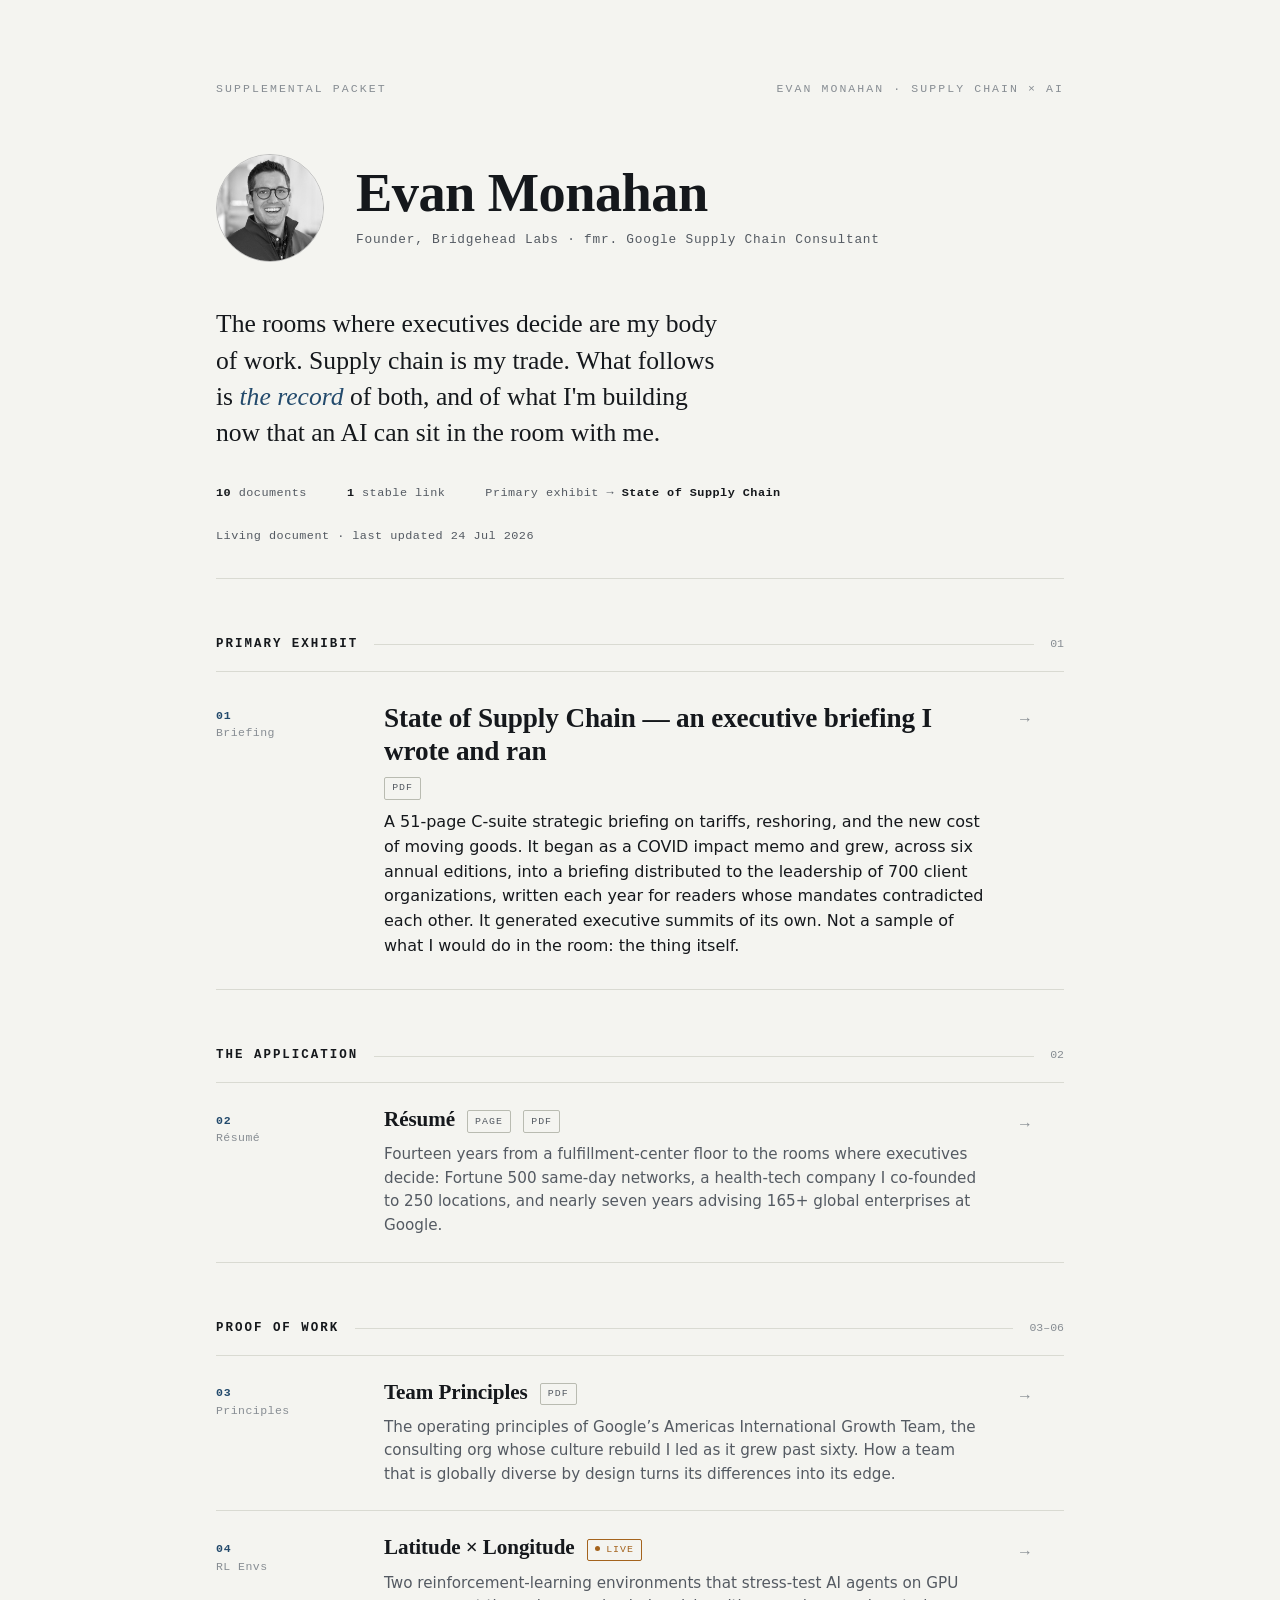
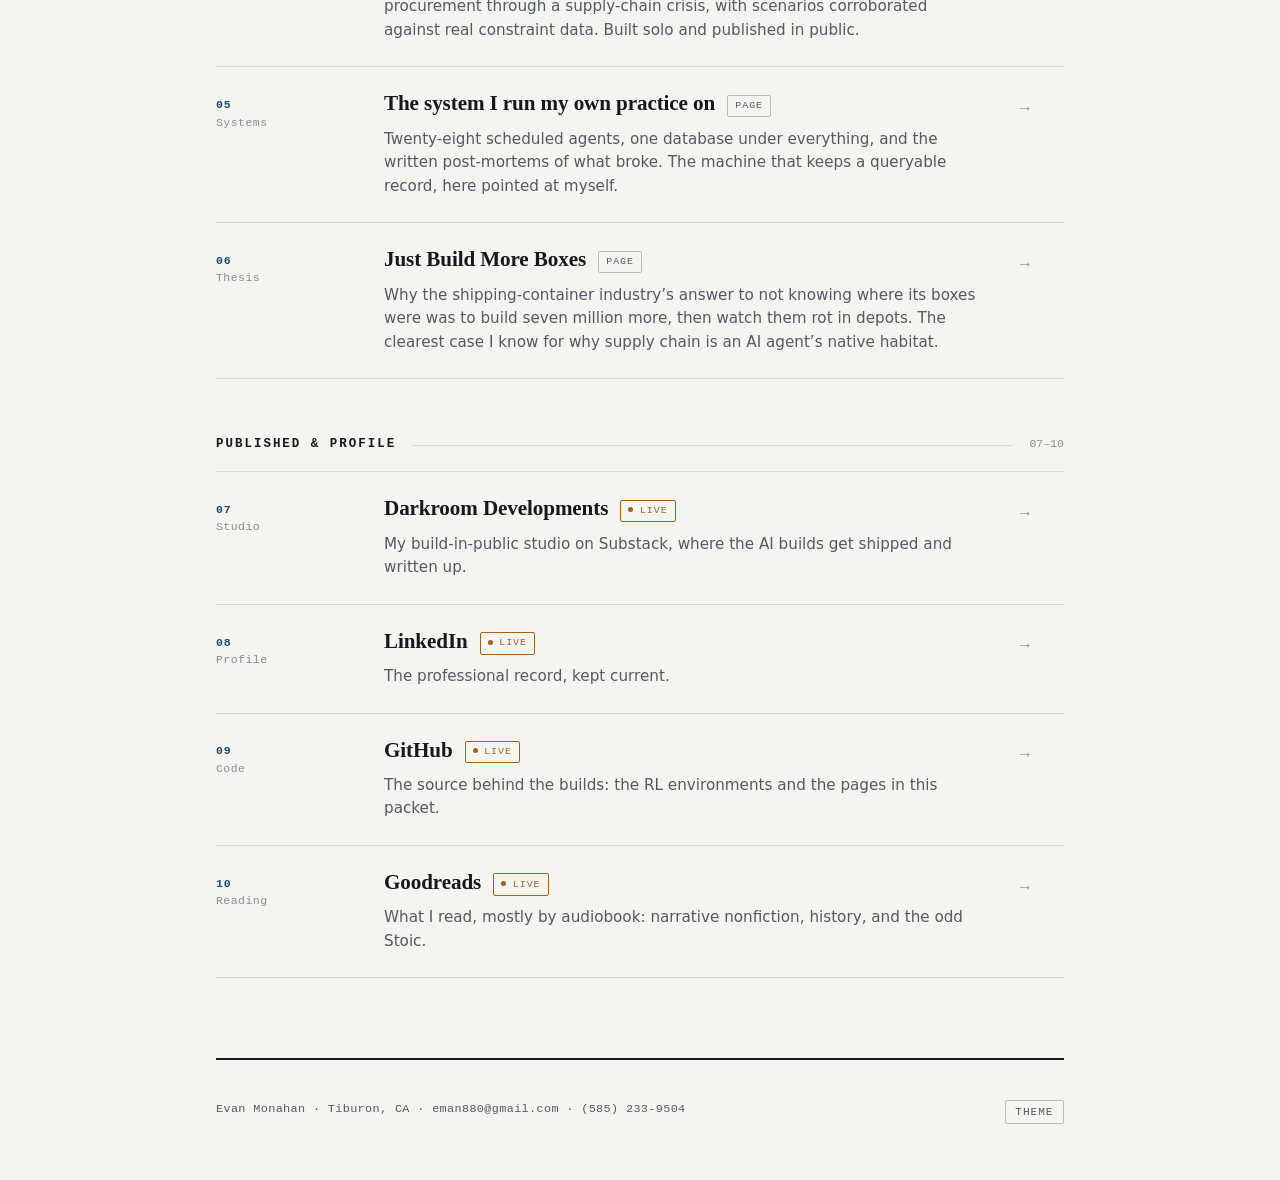
==== index.html @ 882501f8 "OpenAI supplemental packet — initial publish Co-Authored-By: Claude Fable 5 <noreply@anthropic.com>" ====
<!doctype html>
<html lang="en" data-theme-default>
<head>
  <meta charset="utf-8">
  <meta name="viewport" content="width=device-width, initial-scale=1">
  <title>Evan Monahan — Supplemental Packet</title>
  <meta name="description" content="Supplemental materials for Evan Monahan: the State of Supply Chain executive briefing, résumé, a container thesis, team principles, RL environments, and published writing. Supply chain × AI.">
  <link rel="stylesheet" href="style.css">
  <script src="tracker.js" async></script>
  <link rel="icon" href="data:image/svg+xml,<svg xmlns='http://www.w3.org/2000/svg' viewBox='0 0 16 16'><rect width='16' height='16' fill='%23234a6c'/><rect x='3' y='3' width='10' height='10' fill='none' stroke='%23f4f4f0' stroke-width='1'/></svg>">
</head>
<body>
<div class="wrap">

  <!-- ============ MASTHEAD ============ -->
  <header class="masthead">
    <div class="masthead-top">
      <span class="doc-no">Supplemental Packet</span>
      <span class="doc-no">Evan Monahan · Supply Chain × AI</span>
    </div>

    <div class="identity reveal">
      <img class="portrait" src="assets/headshot.jpg" alt="Evan Monahan" width="108" height="108">
      <div>
        <h1>Evan Monahan</h1>
        <p class="role">Founder, Bridgehead Labs · fmr. Google Supply Chain Consultant</p>
      </div>
    </div>

    <p class="thesis reveal">
      The rooms where executives decide are my body of work. Supply chain is my trade.
      What follows is <em>the record</em> of both, and of what I'm building now that an
      AI can sit in the room with me.
    </p>

    <div class="manifest-meta reveal">
      <span><b>10</b> documents</span>
      <span><b>1</b> stable link</span>
      <span>Primary exhibit → <b>State of Supply Chain</b></span>
      <span>Living document · last updated 24 Jul 2026</span>
    </div>
  </header>

  <!-- ============ PRIMARY EXHIBIT ============ -->
  <section class="section">
    <div class="section-head">
      <h2>Primary Exhibit</h2>
      <span class="rule-fill"></span>
      <span class="count">01</span>
    </div>
    <div class="docs">
      <a class="doc doc-primary" href="files/state-of-supply-chain.pdf" target="_blank" rel="noopener" data-doc="01-state-of-supply-chain">
        <div class="doc-code"><b>01</b>Briefing</div>
        <div class="doc-main">
          <div class="doc-head">
            <h3>State of Supply Chain — an executive briefing I wrote and ran</h3>
            <span class="tag">PDF</span>
          </div>
          <p class="doc-abstract">
            A 51-page C-suite strategic briefing on tariffs, reshoring, and the new cost of moving
            goods. It began as a COVID impact memo and grew, across six annual editions, into a
            briefing distributed to the leadership of 700 client organizations, written each year
            for readers whose mandates contradicted each other. It generated executive summits of
            its own. Not a sample of what I would do in the room: the thing itself.
          </p>
        </div>
        <div class="doc-go">→</div>
      </a>
    </div>
  </section>

  <!-- ============ THE APPLICATION ============ -->
  <section class="section">
    <div class="section-head">
      <h2>The Application</h2>
      <span class="rule-fill"></span>
      <span class="count">02</span>
    </div>
    <div class="docs">

      <a class="doc" href="resume.html" target="_blank" rel="noopener" data-doc="02-resume">
        <div class="doc-code"><b>02</b>Résumé</div>
        <div class="doc-main">
          <div class="doc-head"><h3>Résumé</h3><span class="tag">Page</span><span class="tag">PDF</span></div>
          <p class="doc-abstract">
            Fourteen years from a fulfillment-center floor to the rooms where executives decide:
            Fortune 500 same-day networks, a health-tech company I co-founded to 250 locations,
            and nearly seven years advising 165+ global enterprises at Google.
          </p>
        </div>
        <div class="doc-go">→</div>
      </a>

    </div>
  </section>

  <!-- ============ PROOF OF WORK ============ -->
  <section class="section">
    <div class="section-head">
      <h2>Proof of Work</h2>
      <span class="rule-fill"></span>
      <span class="count">03–06</span>
    </div>
    <div class="docs">

      <a class="doc" href="files/aigt-team-principles.pdf" target="_blank" rel="noopener" data-doc="03-team-principles">
        <div class="doc-code"><b>03</b>Principles</div>
        <div class="doc-main">
          <div class="doc-head"><h3>Team Principles</h3><span class="tag">PDF</span></div>
          <p class="doc-abstract">
            The operating principles of Google’s Americas International Growth Team, the consulting
            org whose culture rebuild I led as it grew past sixty. How a team that is globally
            diverse by design turns its differences into its edge.
          </p>
        </div>
        <div class="doc-go">→</div>
      </a>

      <a class="doc" href="https://evmonaha880.github.io/latitude-longitude/" target="_blank" rel="noopener" data-doc="04-latitude-longitude">
        <div class="doc-code"><b>04</b>RL Envs</div>
        <div class="doc-main">
          <div class="doc-head"><h3>Latitude × Longitude</h3><span class="tag tag-live">Live</span></div>
          <p class="doc-abstract">
            Two reinforcement-learning environments that stress-test AI agents on GPU procurement
            through a supply-chain crisis, with scenarios corroborated against real constraint
            data. Built solo and published in public.
          </p>
        </div>
        <div class="doc-go">→</div>
      </a>

      <a class="doc" href="systems.html" target="_blank" rel="noopener" data-doc="05-systems">
        <div class="doc-code"><b>05</b>Systems</div>
        <div class="doc-main">
          <div class="doc-head"><h3>The system I run my own practice on</h3><span class="tag">Page</span></div>
          <p class="doc-abstract">
            Twenty-eight scheduled agents, one database under everything, and the written
            post-mortems of what broke. The machine that keeps a queryable record, here pointed
            at myself.
          </p>
        </div>
        <div class="doc-go">→</div>
      </a>

      <a class="doc" href="thesis.html" target="_blank" rel="noopener" data-doc="06-thesis">
        <div class="doc-code"><b>06</b>Thesis</div>
        <div class="doc-main">
          <div class="doc-head"><h3>Just Build More Boxes</h3><span class="tag">Page</span></div>
          <p class="doc-abstract">
            Why the shipping-container industry’s answer to not knowing where its boxes were was
            to build seven million more, then watch them rot in depots. The clearest case I know
            for why supply chain is an AI agent’s native habitat.
          </p>
        </div>
        <div class="doc-go">→</div>
      </a>

    </div>
  </section>

  <!-- ============ PUBLISHED & PROFILE ============ -->
  <section class="section">
    <div class="section-head">
      <h2>Published &amp; Profile</h2>
      <span class="rule-fill"></span>
      <span class="count">07–10</span>
    </div>
    <div class="docs">

      <a class="doc" href="https://evanmonahan1888.substack.com" target="_blank" rel="noopener" data-doc="07-substack">
        <div class="doc-code"><b>07</b>Studio</div>
        <div class="doc-main">
          <div class="doc-head"><h3>Darkroom Developments</h3><span class="tag tag-live">Live</span></div>
          <p class="doc-abstract">
            My build-in-public studio on Substack, where the AI builds get shipped and written up.
          </p>
        </div>
        <div class="doc-go">→</div>
      </a>

      <a class="doc" href="https://www.linkedin.com/in/evan-monahan-982ba931" target="_blank" rel="noopener" data-doc="08-linkedin">
        <div class="doc-code"><b>08</b>Profile</div>
        <div class="doc-main">
          <div class="doc-head"><h3>LinkedIn</h3><span class="tag tag-live">Live</span></div>
          <p class="doc-abstract">The professional record, kept current.</p>
        </div>
        <div class="doc-go">→</div>
      </a>

      <a class="doc" href="https://github.com/evmonaha880" target="_blank" rel="noopener" data-doc="09-github">
        <div class="doc-code"><b>09</b>Code</div>
        <div class="doc-main">
          <div class="doc-head"><h3>GitHub</h3><span class="tag tag-live">Live</span></div>
          <p class="doc-abstract">The source behind the builds: the RL environments and the pages in this packet.</p>
        </div>
        <div class="doc-go">→</div>
      </a>

      <a class="doc" href="https://www.goodreads.com/eman880" target="_blank" rel="noopener" data-doc="10-goodreads">
        <div class="doc-code"><b>10</b>Reading</div>
        <div class="doc-main">
          <div class="doc-head"><h3>Goodreads</h3><span class="tag tag-live">Live</span></div>
          <p class="doc-abstract">What I read, mostly by audiobook: narrative nonfiction, history, and the odd Stoic.</p>
        </div>
        <div class="doc-go">→</div>
      </a>

    </div>
  </section>

  <!-- ============ COLOPHON ============ -->
  <footer class="colophon">
    <span>Evan Monahan · Tiburon, CA · eman880@gmail.com · (585)&nbsp;233-9504</span>
    <button class="theme-toggle" id="themeToggle" type="button" aria-label="Toggle light and dark theme">Theme</button>
  </footer>

</div>

<script>
  (function () {
    var root = document.documentElement, key = "packet-theme";
    var saved = null;
    try { saved = localStorage.getItem(key); } catch (e) {}
    if (saved) root.setAttribute("data-theme", saved);
    var btn = document.getElementById("themeToggle");
    btn && btn.addEventListener("click", function () {
      var isDark = getComputedStyle(root).getPropertyValue("--paper").trim().indexOf("#1") === 0;
      var next = isDark ? "light" : "dark";
      root.setAttribute("data-theme", next);
      try { localStorage.setItem(key, next); } catch (e) {}
    });
  })();
</script>
</body>
</html>
---- style.css ----
/* ============================================================
   Evan Monahan — Supplemental Packet
   "The Manifest" — a bill of lading for a candidacy.
   Blueprint-ink on cool paper. No web fonts, no CDNs: bulletproof.
   ============================================================ */

:root {
  --paper:        #f4f4f0;
  --paper-raised: #fbfbf8;
  --ink:          #15181c;
  --ink-2:        #545a62;
  --ink-3:        #878d93;
  --rule:         #d9dad2;
  --rule-strong:  #b9bbb1;
  --blueprint:    #234a6c;
  --blueprint-2:  #2f5f8c;
  --live:         #a4631d;   /* single warm micro-signal, LIVE only */

  --mono: ui-monospace, "SF Mono", "Cascadia Mono", Menlo, Consolas, monospace;
  --serif: "Iowan Old Style", "Palatino Linotype", Palatino, "Book Antiqua", Georgia, serif;
  --sans: system-ui, -apple-system, "Segoe UI", Roboto, Helvetica, Arial, sans-serif;

  --measure: 66ch;
  --page: 60rem;
}

@media (prefers-color-scheme: dark) {
  :root {
    --paper:        #14161a;
    --paper-raised: #191c21;
    --ink:          #eceef0;
    --ink-2:        #a3aab2;
    --ink-3:        #767d85;
    --rule:         #2a2e34;
    --rule-strong:  #3c424a;
    --blueprint:    #7fb0d6;
    --blueprint-2:  #a3c8e6;
    --live:         #d69a52;
  }
}
:root[data-theme="dark"] {
  --paper:#14161a; --paper-raised:#191c21; --ink:#eceef0; --ink-2:#a3aab2;
  --ink-3:#767d85; --rule:#2a2e34; --rule-strong:#3c424a;
  --blueprint:#7fb0d6; --blueprint-2:#a3c8e6; --live:#d69a52;
}
:root[data-theme="light"] {
  --paper:#f4f4f0; --paper-raised:#fbfbf8; --ink:#15181c; --ink-2:#545a62;
  --ink-3:#878d93; --rule:#d9dad2; --rule-strong:#b9bbb1;
  --blueprint:#234a6c; --blueprint-2:#2f5f8c; --live:#a4631d;
}

* { box-sizing: border-box; }

html { -webkit-text-size-adjust: 100%; }

body {
  margin: 0;
  background: var(--paper);
  color: var(--ink);
  font-family: var(--sans);
  font-size: 17px;
  line-height: 1.6;
  -webkit-font-smoothing: antialiased;
  text-rendering: optimizeLegibility;
}

.wrap {
  max-width: var(--page);
  margin: 0 auto;
  padding: 0 clamp(1.25rem, 5vw, 3.5rem);
}

/* ---------- shared type ---------- */
.eyebrow {
  font-family: var(--mono);
  font-size: 0.72rem;
  letter-spacing: 0.18em;
  text-transform: uppercase;
  color: var(--ink-3);
  margin: 0;
}
a { color: var(--blueprint); text-underline-offset: 3px; }
a:hover { color: var(--blueprint-2); }

:focus-visible {
  outline: 2px solid var(--blueprint-2);
  outline-offset: 3px;
  border-radius: 2px;
}

/* ============================================================
   MASTHEAD
   ============================================================ */
.masthead {
  padding: clamp(2.5rem, 7vw, 5rem) 0 2rem;
  border-bottom: 1px solid var(--rule);
}
.masthead-top {
  display: flex;
  justify-content: space-between;
  align-items: baseline;
  gap: 1rem;
  flex-wrap: wrap;
  margin-bottom: clamp(2rem, 6vw, 3.5rem);
}
.masthead-top .doc-no { font-family: var(--mono); font-size:0.72rem; letter-spacing:0.18em; text-transform:uppercase; color: var(--ink-3); }

.identity {
  display: grid;
  grid-template-columns: auto 1fr;
  gap: clamp(1.25rem, 4vw, 2rem);
  align-items: center;
}
.portrait {
  width: clamp(76px, 14vw, 108px);
  height: clamp(76px, 14vw, 108px);
  border-radius: 50%;
  object-fit: cover;
  filter: grayscale(100%) contrast(1.02);
  border: 1px solid var(--rule-strong);
}
.identity h1 {
  font-family: var(--serif);
  font-weight: 600;
  font-size: clamp(2.1rem, 6vw, 3.4rem);
  line-height: 1.02;
  letter-spacing: -0.01em;
  margin: 0 0 0.5rem;
}
.identity .role {
  font-family: var(--mono);
  font-size: 0.8rem;
  letter-spacing: 0.06em;
  color: var(--ink-2);
  margin: 0;
}

.thesis {
  font-family: var(--serif);
  font-size: clamp(1.25rem, 2.6vw, 1.6rem);
  line-height: 1.42;
  max-width: 40ch;
  margin: clamp(2rem, 5vw, 2.75rem) 0 0;
  color: var(--ink);
}
.thesis em { font-style: italic; color: var(--blueprint); }

.manifest-meta {
  margin-top: 2rem;
  display: flex;
  gap: 1.5rem 2.5rem;
  flex-wrap: wrap;
  font-family: var(--mono);
  font-size: 0.74rem;
  letter-spacing: 0.04em;
  color: var(--ink-2);
}
.manifest-meta b { color: var(--ink); font-weight: 600; }

/* ============================================================
   MANIFEST SECTIONS
   ============================================================ */
.section { padding: clamp(2.5rem, 6vw, 3.5rem) 0 0; }
.section-head {
  display: flex;
  align-items: baseline;
  gap: 1rem;
  padding-bottom: 1rem;
}
.section-head h2 {
  font-family: var(--mono);
  font-size: 0.78rem;
  font-weight: 600;
  letter-spacing: 0.16em;
  text-transform: uppercase;
  color: var(--ink);
  margin: 0;
  white-space: nowrap;
}
.section-head .rule-fill { flex: 1; height: 1px; background: var(--rule); align-self: center; }
.section-head .count { font-family: var(--mono); font-size: 0.72rem; color: var(--ink-3); }

/* ---------- document rows ---------- */
.docs { border-top: 1px solid var(--rule); }

.doc {
  display: grid;
  grid-template-columns: 8.5rem 1fr 1.5rem;
  gap: 0 clamp(1rem, 3vw, 2rem);
  align-items: start;
  padding: 1.5rem clamp(0.5rem, 2vw, 1.25rem) 1.5rem 0;
  border-bottom: 1px solid var(--rule);
  text-decoration: none;
  color: inherit;
  position: relative;
  transition: background .18s ease, padding-left .18s ease;
}
.doc::before {
  content: "";
  position: absolute;
  left: 0; top: 0; bottom: -1px;
  width: 2px;
  background: var(--blueprint);
  transform: scaleY(0);
  transform-origin: top;
  transition: transform .2s ease;
}
.doc:hover, .doc:focus-visible {
  background: var(--paper-raised);
  padding-left: 1rem;
  outline: none;
}
.doc:hover::before, .doc:focus-visible::before { transform: scaleY(1); }

.doc-code {
  font-family: var(--mono);
  font-size: 0.72rem;
  letter-spacing: 0.04em;
  color: var(--ink-3);
  padding-top: 0.3rem;
  line-height: 1.5;
}
.doc-code b { display:block; color: var(--blueprint); font-weight:600; letter-spacing:0.08em; }

.doc-main { min-width: 0; }
.doc-head { display: flex; align-items: baseline; gap: 0.75rem; flex-wrap: wrap; }
.doc-main h3 {
  font-family: var(--serif);
  font-weight: 600;
  font-size: 1.32rem;
  line-height: 1.2;
  margin: 0;
  letter-spacing: -0.005em;
}
.doc-abstract {
  margin: 0.5rem 0 0;
  font-size: 0.95rem;
  line-height: 1.55;
  color: var(--ink-2);
  max-width: var(--measure);
}
.doc-go {
  font-family: var(--mono);
  color: var(--ink-3);
  font-size: 1rem;
  padding-top: 0.35rem;
  transition: transform .18s ease, color .18s ease;
}
.doc:hover .doc-go, .doc:focus-visible .doc-go { transform: translateX(3px); color: var(--blueprint); }

/* status tags */
.tag {
  font-family: var(--mono);
  font-size: 0.62rem;
  letter-spacing: 0.1em;
  text-transform: uppercase;
  padding: 0.15rem 0.45rem;
  border: 1px solid var(--rule-strong);
  border-radius: 2px;
  color: var(--ink-2);
  white-space: nowrap;
  position: relative;
  top: -0.15rem;
}
.tag-live { color: var(--live); border-color: var(--live); }
.tag-live::before {
  content: "";
  display: inline-block;
  width: 5px; height: 5px;
  border-radius: 50%;
  background: var(--live);
  margin-right: 0.4rem;
  vertical-align: 0.08em;
}

/* primary cargo — the briefing */
.doc-primary { padding-top: 1.9rem; padding-bottom: 1.9rem; }
.doc-primary .doc-main h3 { font-size: 1.7rem; }
.doc-primary .doc-abstract { color: var(--ink); font-size: 1rem; }
.doc-primary .doc-code b { color: var(--blueprint); }

/* ============================================================
   COLOPHON
   ============================================================ */
.colophon {
  margin-top: clamp(3rem, 8vw, 5rem);
  padding: 2.5rem 0 4rem;
  border-top: 2px solid var(--ink);
  display: flex;
  justify-content: space-between;
  gap: 1.5rem;
  flex-wrap: wrap;
  font-family: var(--mono);
  font-size: 0.74rem;
  letter-spacing: 0.03em;
  color: var(--ink-2);
}
.colophon a { color: var(--ink-2); }
.colophon a:hover { color: var(--blueprint); }
.theme-toggle {
  background: none; border: 1px solid var(--rule-strong); color: var(--ink-2);
  font-family: var(--mono); font-size: 0.7rem; letter-spacing:0.08em; text-transform:uppercase;
  padding: 0.3rem 0.6rem; border-radius: 2px; cursor: pointer;
}
.theme-toggle:hover { color: var(--blueprint); border-color: var(--blueprint); }

/* ============================================================
   ARTICLE PAGES (resume / thesis)
   ============================================================ */
.backlink {
  display: inline-block;
  font-family: var(--mono);
  font-size: 0.72rem;
  letter-spacing: 0.08em;
  text-transform: uppercase;
  text-decoration: none;
  color: var(--ink-2);
  margin: clamp(1.5rem,4vw,2.5rem) 0 0;
}
.backlink:hover { color: var(--blueprint); }

.article { max-width: 42rem; margin: 0 auto; padding-bottom: 5rem; }
.article-head { padding: 2rem 0 1.5rem; border-bottom: 1px solid var(--rule); margin-bottom: 2.5rem; }
.article-head h1 {
  font-family: var(--serif); font-weight: 600;
  font-size: clamp(1.9rem, 5vw, 2.8rem); line-height: 1.08;
  letter-spacing: -0.01em; margin: 0.75rem 0 0.5rem;
}
.article-head .standfirst { font-family: var(--serif); font-size: 1.15rem; line-height:1.5; color: var(--ink-2); margin: 0; max-width: 52ch; }

.article p { max-width: var(--measure); }
.article h2 {
  font-family: var(--serif); font-weight: 600; font-size: 1.5rem;
  margin: 2.5rem 0 0.75rem; line-height: 1.2;
}
.article h3 { font-family: var(--mono); font-size: 0.85rem; letter-spacing:0.06em; text-transform:uppercase; color: var(--blueprint); margin: 2rem 0 0.5rem; }
.article ul { max-width: var(--measure); padding-left: 1.2rem; }
.article li { margin: 0.4rem 0; }
.article .lead { font-size: 1.15rem; color: var(--ink); }
.article strong { font-weight: 600; color: var(--ink); }
.pull {
  font-family: var(--serif); font-style: italic; font-size: 1.3rem; line-height:1.4;
  border-left: 2px solid var(--blueprint); padding-left: 1.25rem; margin: 2rem 0;
  color: var(--ink); max-width: none;
}
.sources { font-size: 0.85rem; color: var(--ink-3); border-top: 1px solid var(--rule); margin-top: 3rem; padding-top: 1.5rem; }
.sources p { max-width: none; }

/* ---------- resume specifics ---------- */
.rz-contact { font-family: var(--mono); font-size: 0.78rem; color: var(--ink-2); letter-spacing: 0.02em; margin: 0 0 0.5rem; }
.rz-job { margin-top: 2rem; }
.rz-job .rz-title { display:flex; justify-content: space-between; gap:1rem; flex-wrap:wrap; align-items:baseline; }
.rz-job h3 { font-family: var(--serif); text-transform: none; letter-spacing:0; color: var(--ink); font-size: 1.15rem; margin:0; }
.rz-job .rz-when { font-family: var(--mono); font-size:0.72rem; color: var(--ink-3); white-space:nowrap; }
.rz-job .rz-sub { font-family: var(--sans); font-style: italic; color: var(--ink-2); font-size:0.95rem; margin:0.15rem 0 0.5rem; }
.dl-btn {
  display:inline-block; font-family: var(--mono); font-size:0.74rem; letter-spacing:0.08em; text-transform:uppercase;
  border:1px solid var(--blueprint); color: var(--blueprint); text-decoration:none;
  padding:0.5rem 1rem; border-radius:2px; margin-top:0.5rem;
}
.dl-btn:hover { background: var(--blueprint); color: var(--paper); }

/* ---------- motion ---------- */
@media (prefers-reduced-motion: no-preference) {
  .reveal { opacity: 0; transform: translateY(8px); animation: rise .5s ease forwards; }
  @keyframes rise { to { opacity: 1; transform: none; } }
}

/* ---------- print (résumé PDF) ---------- */
@media print {
  @page { margin: 0.5in 0.6in; }
  :root { --paper:#fff; --ink:#000; --ink-2:#222; --ink-3:#555; --rule:#bbb; --blueprint:#234a6c; }
  body { font-size: 9.3pt; line-height: 1.24; background:#fff; }
  .wrap { max-width:none; padding:0; }
  .backlink, .dl-btn, .theme-toggle, .colophon { display: none !important; }
  .article { max-width: none; padding: 0; }
  .article-head { padding: 0 0 0.25rem; margin-bottom: 0.4rem; border-bottom-color:#000; }
  .article-head h1 { font-size: 17pt; margin: 0.1rem 0; }
  .article-head .eyebrow { display:none; }
  .lead { font-size: 9.3pt; margin: 0.3rem 0; }
  .article h2 { font-size: 10.5pt; margin: 0.5rem 0 0.15rem; }
  .rz-job { margin-top: 0.4rem; break-inside: avoid; }
  .rz-job h3 { font-size: 10pt; }
  .rz-job .rz-sub { margin: 0.05rem 0 0.2rem; font-size:8.8pt; }
  .rz-job .rz-when { font-size: 8pt; }
  .article ul { padding-left: 0.95rem; margin: 0.15rem 0; }
  .article li { margin: 0.06rem 0; }
  .article p, .article ul, .article li, .lead { max-width: none; }
  .rz-contact { font-size: 8.4pt; margin-bottom:0.2rem; }
}

@media (max-width: 560px) {
  body { font-size: 16px; }
  .doc { grid-template-columns: 1fr; gap: 0.4rem; }
  .doc-code { padding-top: 0; }
  .doc-code b { display:inline; }
  .doc-go { display: none; }
  .identity { grid-template-columns: 1fr; text-align: left; }
  .portrait { width: 72px; height: 72px; }
}
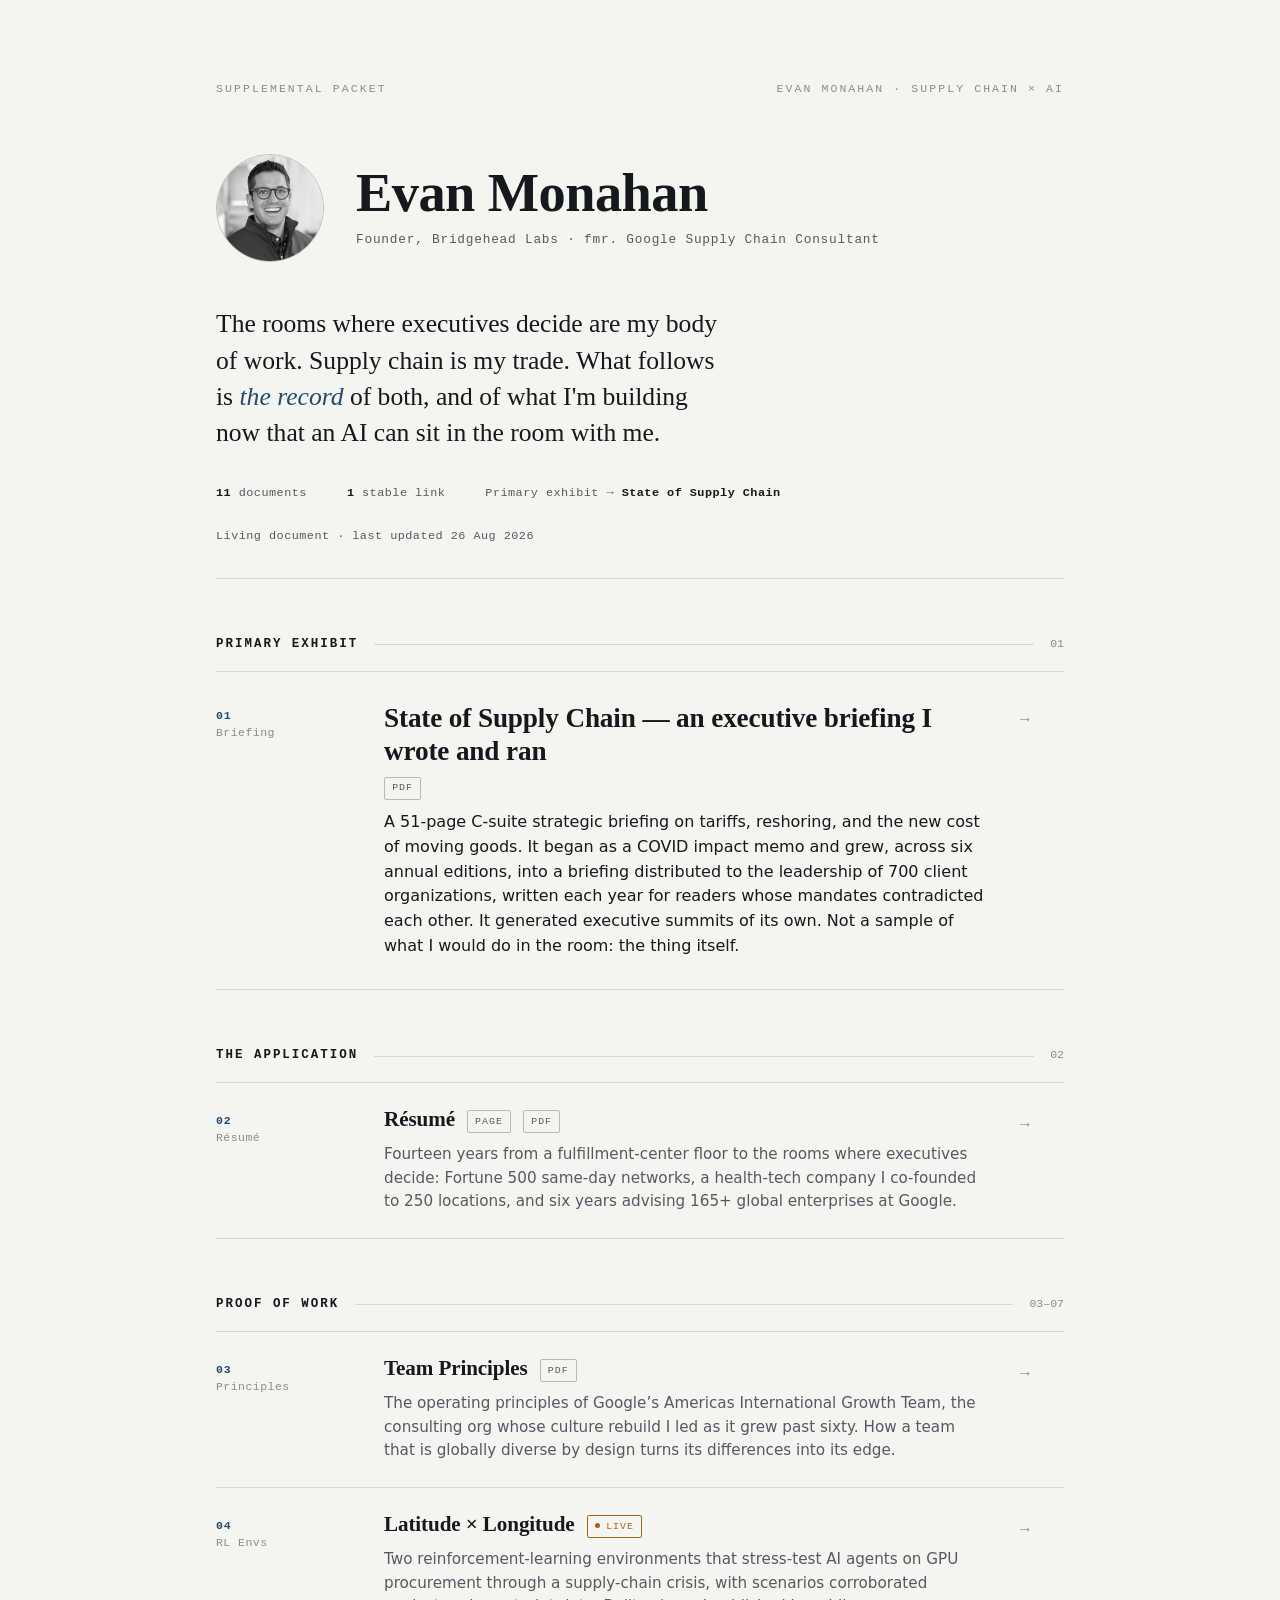
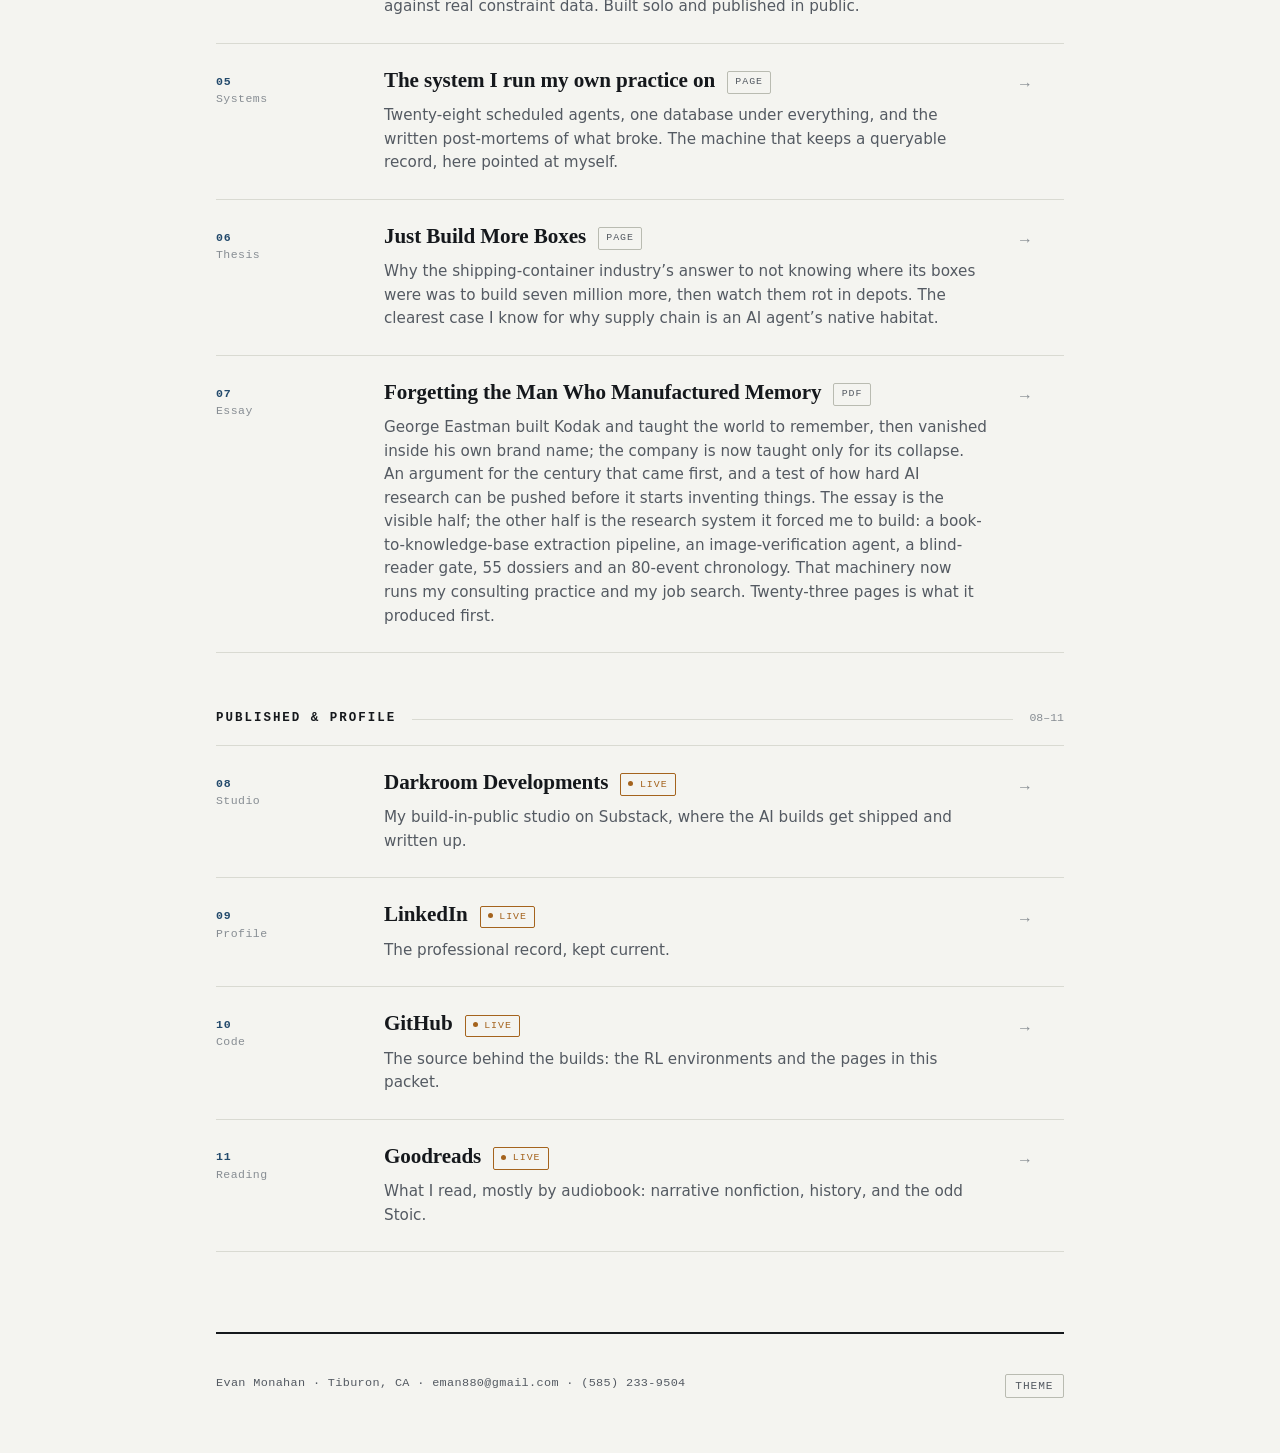
==== commit 1d2b42a7: "Add the Eastman essay as 07; clear two more lock violations off this packet Card added to Proof of W" ====
--- a/index.html
+++ b/index.html
@@ -34,10 +34,10 @@
     </p>
 
     <div class="manifest-meta reveal">
-      <span><b>10</b> documents</span>
+      <span><b>11</b> documents</span>
       <span><b>1</b> stable link</span>
       <span>Primary exhibit → <b>State of Supply Chain</b></span>
-      <span>Living document · last updated 24 Jul 2026</span>
+      <span>Living document · last updated 26 Aug 2026</span>
     </div>
   </header>
 
@@ -85,7 +85,7 @@
           <p class="doc-abstract">
             Fourteen years from a fulfillment-center floor to the rooms where executives decide:
             Fortune 500 same-day networks, a health-tech company I co-founded to 250 locations,
-            and nearly seven years advising 165+ global enterprises at Google.
+            and six years advising 165+ global enterprises at Google.
           </p>
         </div>
         <div class="doc-go">→</div>
@@ -99,7 +99,7 @@
     <div class="section-head">
       <h2>Proof of Work</h2>
       <span class="rule-fill"></span>
-      <span class="count">03–06</span>
+      <span class="count">03–07</span>
     </div>
     <div class="docs">
 
@@ -155,6 +155,24 @@
         <div class="doc-go">→</div>
       </a>
 
+      <a class="doc" href="files/eastman-essay.pdf" target="_blank" rel="noopener" data-doc="07-eastman-essay">
+        <div class="doc-code"><b>07</b>Essay</div>
+        <div class="doc-main">
+          <div class="doc-head"><h3>Forgetting the Man Who Manufactured Memory</h3><span class="tag">PDF</span></div>
+          <p class="doc-abstract">
+            George Eastman built Kodak and taught the world to remember, then vanished inside
+            his own brand name; the company is now taught only for its collapse. An argument for
+            the century that came first, and a test of how hard AI research can be pushed before
+            it starts inventing things. The essay is the visible half; the other half is the
+            research system it forced me to build: a book-to-knowledge-base extraction pipeline,
+            an image-verification agent, a blind-reader gate, 55 dossiers and an 80-event
+            chronology. That machinery now runs my consulting practice and my job search.
+            Twenty-three pages is what it produced first.
+          </p>
+        </div>
+        <div class="doc-go">→</div>
+      </a>
+
     </div>
   </section>
 
@@ -163,12 +181,12 @@
     <div class="section-head">
       <h2>Published &amp; Profile</h2>
       <span class="rule-fill"></span>
-      <span class="count">07–10</span>
-    </div>
-    <div class="docs">
-
-      <a class="doc" href="https://evanmonahan1888.substack.com" target="_blank" rel="noopener" data-doc="07-substack">
-        <div class="doc-code"><b>07</b>Studio</div>
+      <span class="count">08–11</span>
+    </div>
+    <div class="docs">
+
+      <a class="doc" href="https://evanmonahan1888.substack.com" target="_blank" rel="noopener" data-doc="08-substack">
+        <div class="doc-code"><b>08</b>Studio</div>
         <div class="doc-main">
           <div class="doc-head"><h3>Darkroom Developments</h3><span class="tag tag-live">Live</span></div>
           <p class="doc-abstract">
@@ -178,8 +196,8 @@
         <div class="doc-go">→</div>
       </a>
 
-      <a class="doc" href="https://www.linkedin.com/in/evan-monahan-982ba931" target="_blank" rel="noopener" data-doc="08-linkedin">
-        <div class="doc-code"><b>08</b>Profile</div>
+      <a class="doc" href="https://www.linkedin.com/in/evan-monahan-982ba931" target="_blank" rel="noopener" data-doc="09-linkedin">
+        <div class="doc-code"><b>09</b>Profile</div>
         <div class="doc-main">
           <div class="doc-head"><h3>LinkedIn</h3><span class="tag tag-live">Live</span></div>
           <p class="doc-abstract">The professional record, kept current.</p>
@@ -187,8 +205,8 @@
         <div class="doc-go">→</div>
       </a>
 
-      <a class="doc" href="https://github.com/evmonaha880" target="_blank" rel="noopener" data-doc="09-github">
-        <div class="doc-code"><b>09</b>Code</div>
+      <a class="doc" href="https://github.com/evmonaha880" target="_blank" rel="noopener" data-doc="10-github">
+        <div class="doc-code"><b>10</b>Code</div>
         <div class="doc-main">
           <div class="doc-head"><h3>GitHub</h3><span class="tag tag-live">Live</span></div>
           <p class="doc-abstract">The source behind the builds: the RL environments and the pages in this packet.</p>
@@ -196,8 +214,8 @@
         <div class="doc-go">→</div>
       </a>
 
-      <a class="doc" href="https://www.goodreads.com/eman880" target="_blank" rel="noopener" data-doc="10-goodreads">
-        <div class="doc-code"><b>10</b>Reading</div>
+      <a class="doc" href="https://www.goodreads.com/eman880" target="_blank" rel="noopener" data-doc="11-goodreads">
+        <div class="doc-code"><b>11</b>Reading</div>
         <div class="doc-main">
           <div class="doc-head"><h3>Goodreads</h3><span class="tag tag-live">Live</span></div>
           <p class="doc-abstract">What I read, mostly by audiobook: narrative nonfiction, history, and the odd Stoic.</p>
--- a/style.css
+++ b/style.css
@@ -368,19 +368,19 @@
 
 /* ---------- print (résumé PDF) ---------- */
 @media print {
-  @page { margin: 0.5in 0.6in; }
+  @page { margin: 0.42in 0.55in; }
   :root { --paper:#fff; --ink:#000; --ink-2:#222; --ink-3:#555; --rule:#bbb; --blueprint:#234a6c; }
-  body { font-size: 9.3pt; line-height: 1.24; background:#fff; }
+  body { font-size: 8.5pt; line-height: 1.16; background:#fff; }
   .wrap { max-width:none; padding:0; }
   .backlink, .dl-btn, .theme-toggle, .colophon { display: none !important; }
   .article { max-width: none; padding: 0; }
-  .article-head { padding: 0 0 0.25rem; margin-bottom: 0.4rem; border-bottom-color:#000; }
-  .article-head h1 { font-size: 17pt; margin: 0.1rem 0; }
+  .article-head { padding: 0 0 0.2rem; margin-bottom: 0.3rem; border-bottom-color:#000; }
+  .article-head h1 { font-size: 15pt; margin: 0.05rem 0; }
   .article-head .eyebrow { display:none; }
-  .lead { font-size: 9.3pt; margin: 0.3rem 0; }
-  .article h2 { font-size: 10.5pt; margin: 0.5rem 0 0.15rem; }
-  .rz-job { margin-top: 0.4rem; break-inside: avoid; }
-  .rz-job h3 { font-size: 10pt; }
+  .lead, .article .lead { font-size: 8.5pt; margin: 0.25rem 0; }
+  .article h2 { font-size: 9.6pt; margin: 0.35rem 0 0.1rem; }
+  .rz-job { margin-top: 0.3rem; break-inside: avoid; }
+  .rz-job h3 { font-size: 9.4pt; }
   .rz-job .rz-sub { margin: 0.05rem 0 0.2rem; font-size:8.8pt; }
   .rz-job .rz-when { font-size: 8pt; }
   .article ul { padding-left: 0.95rem; margin: 0.15rem 0; }
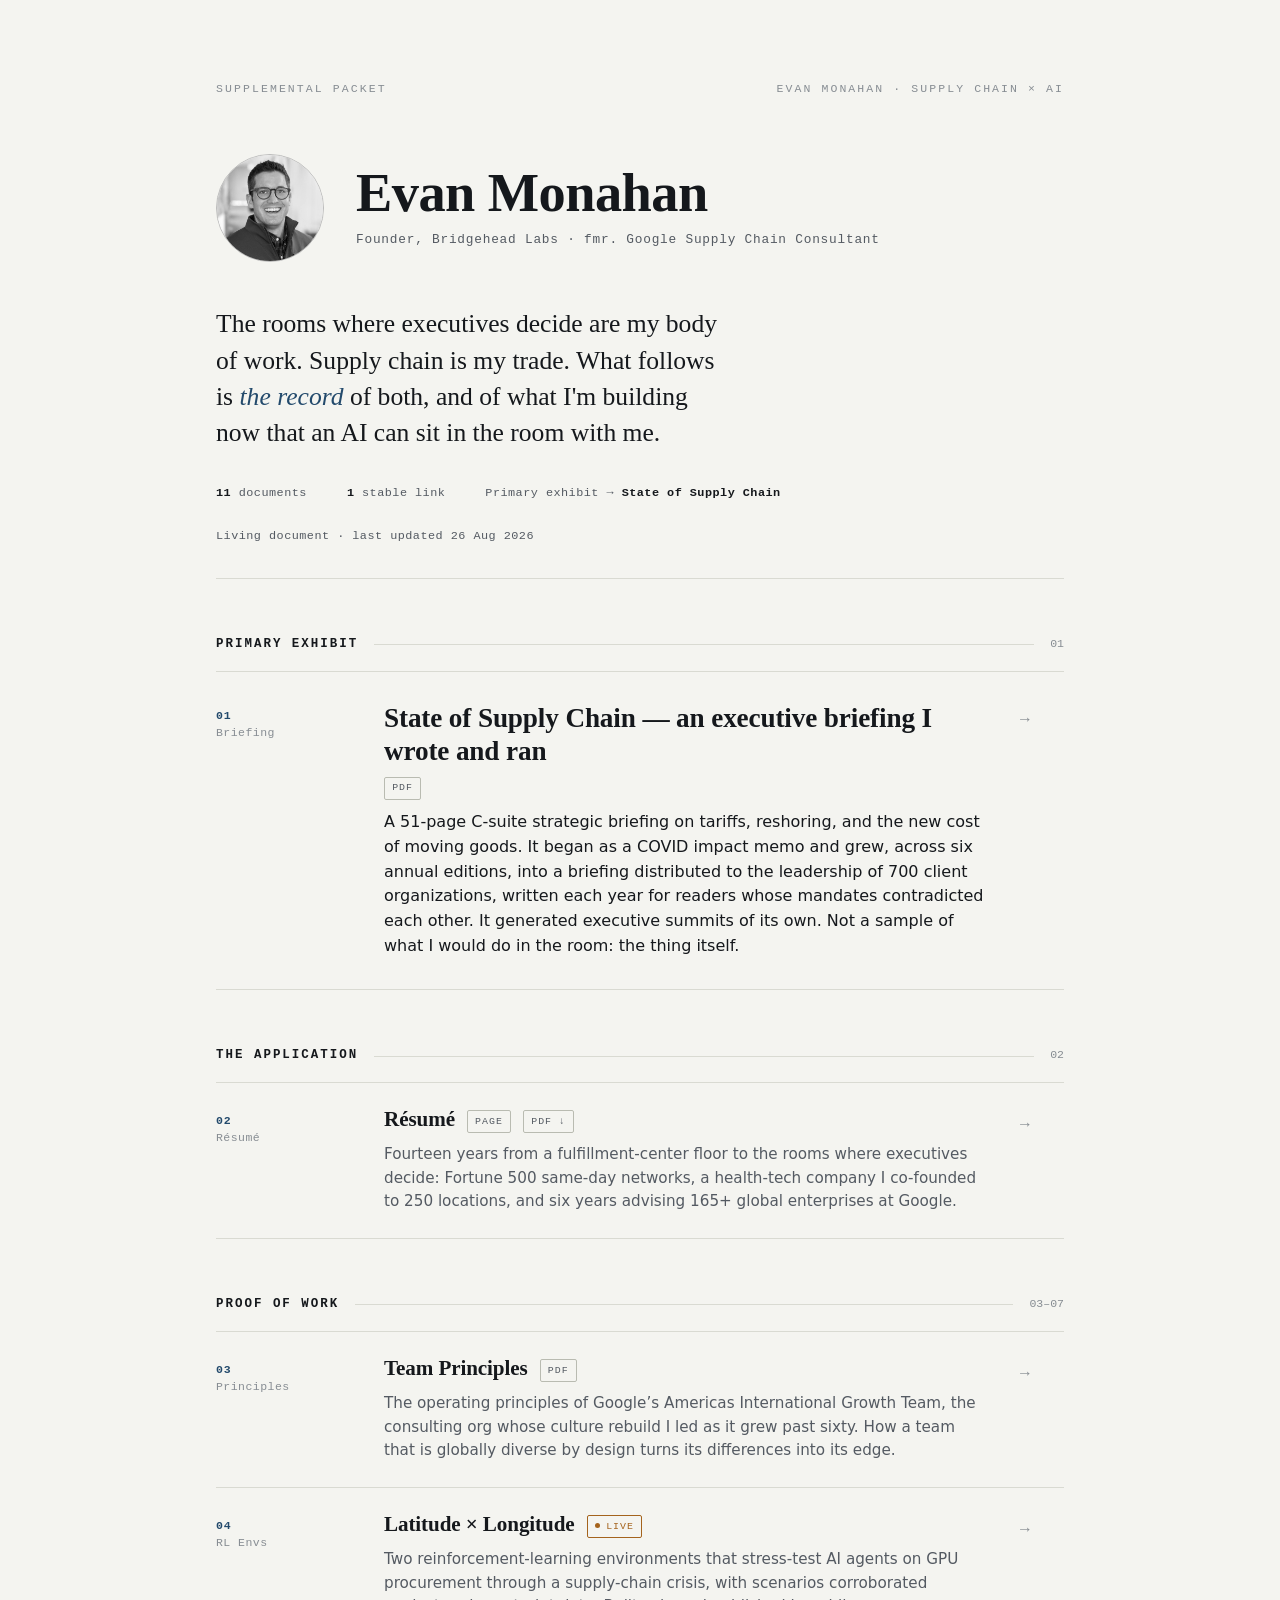
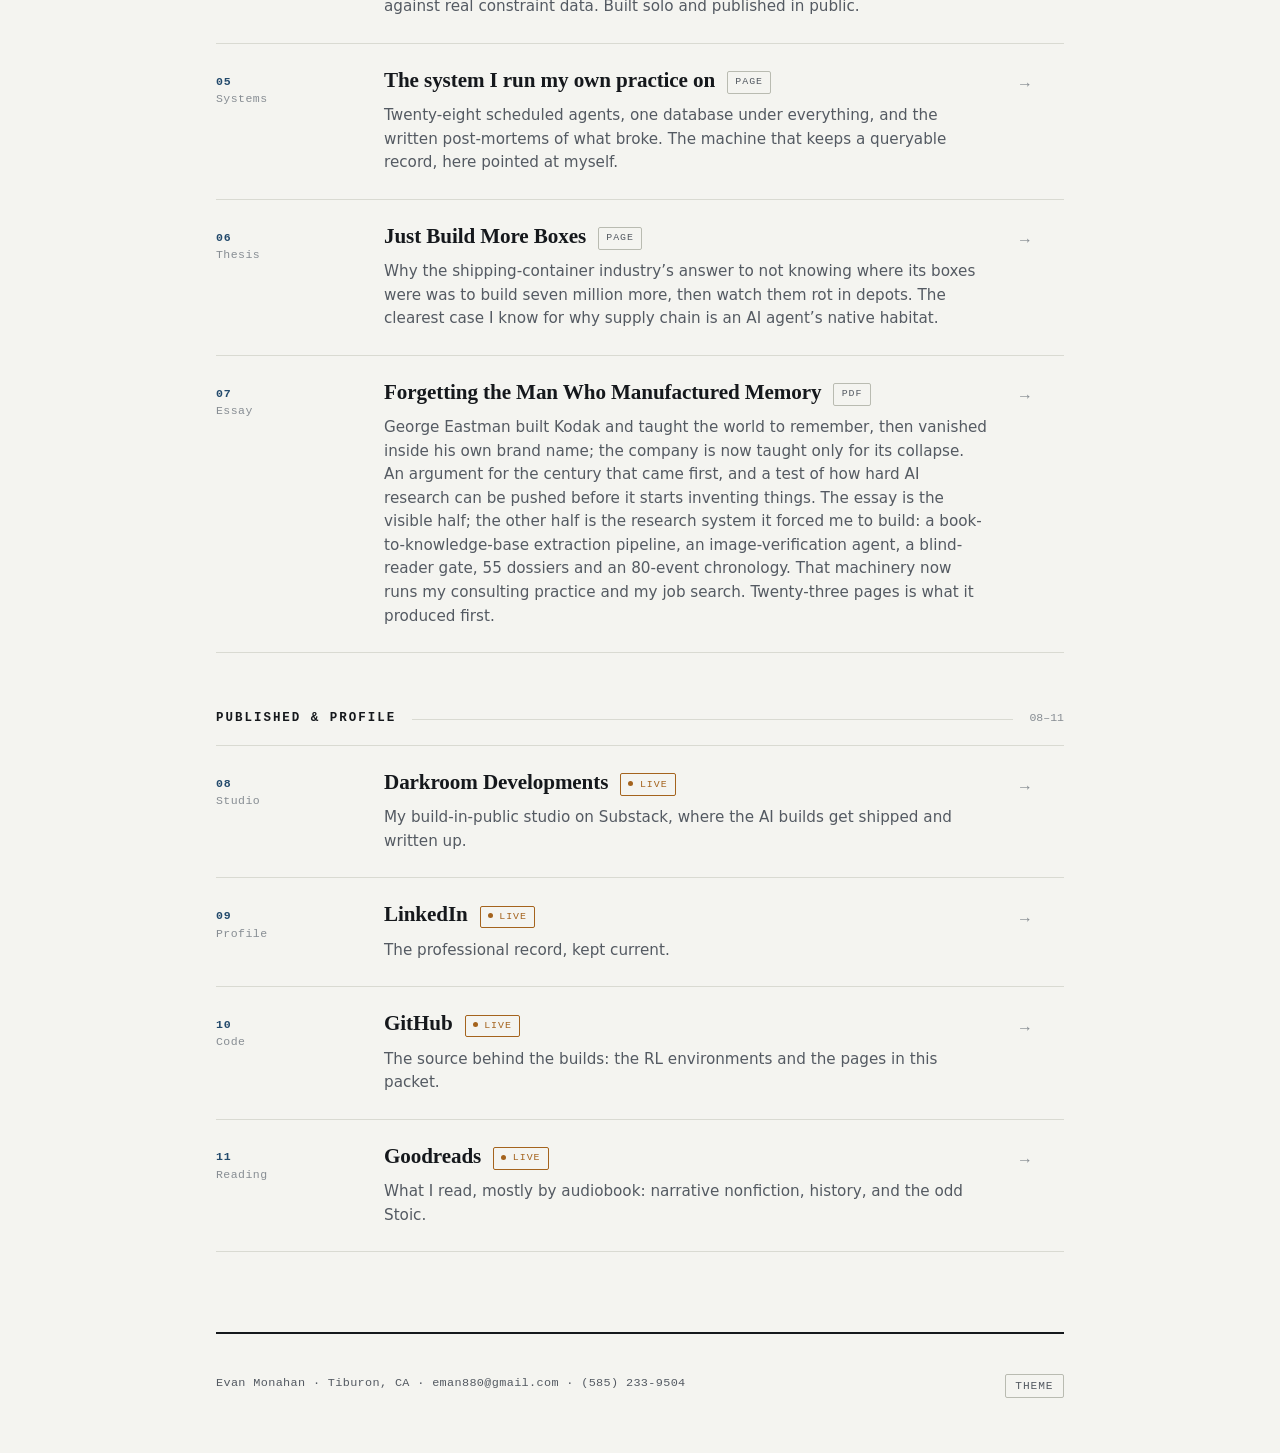
==== commit c06c6430: "Résumé card: make the PDF tag a real download link The card linked to resume.html while showing a de" ====
--- a/index.html
+++ b/index.html
@@ -78,18 +78,18 @@
     </div>
     <div class="docs">
 
-      <a class="doc" href="resume.html" target="_blank" rel="noopener" data-doc="02-resume">
+      <div class="doc">
         <div class="doc-code"><b>02</b>Résumé</div>
         <div class="doc-main">
-          <div class="doc-head"><h3>Résumé</h3><span class="tag">Page</span><span class="tag">PDF</span></div>
+          <div class="doc-head"><h3><a class="doc-stretch" href="resume.html" target="_blank" rel="noopener" data-doc="02-resume">Résumé</a></h3><span class="tag">Page</span><a class="tag tag-dl" href="files/resume.pdf" target="_blank" rel="noopener" data-doc="02-resume-pdf">PDF &darr;</a></div>
           <p class="doc-abstract">
             Fourteen years from a fulfillment-center floor to the rooms where executives decide:
             Fortune 500 same-day networks, a health-tech company I co-founded to 250 locations,
             and six years advising 165+ global enterprises at Google.
           </p>
         </div>
-        <div class="doc-go">→</div>
-      </a>
+        <div class="doc-go">&rarr;</div>
+      </div>
 
     </div>
   </section>
--- a/style.css
+++ b/style.css
@@ -398,3 +398,14 @@
   .identity { grid-template-columns: 1fr; text-align: left; }
   .portrait { width: 72px; height: 72px; }
 }
+
+/* ---------- résumé card: the card opens the page, the PDF chip opens the file ---------- */
+.doc-stretch { color: inherit; text-decoration: none; }
+.doc-stretch::after { content: ""; position: absolute; inset: 0; z-index: 1; }
+.doc:has(.doc-stretch:focus-visible) { background: var(--paper-raised); padding-left: 1rem; }
+.doc:has(.doc-stretch:focus-visible)::before { transform: scaleY(1); }
+a.tag-dl {
+  position: relative; z-index: 2; text-decoration: none; cursor: pointer;
+  transition: color .15s ease, border-color .15s ease;
+}
+a.tag-dl:hover, a.tag-dl:focus-visible { color: var(--blueprint); border-color: var(--blueprint); outline: none; }
